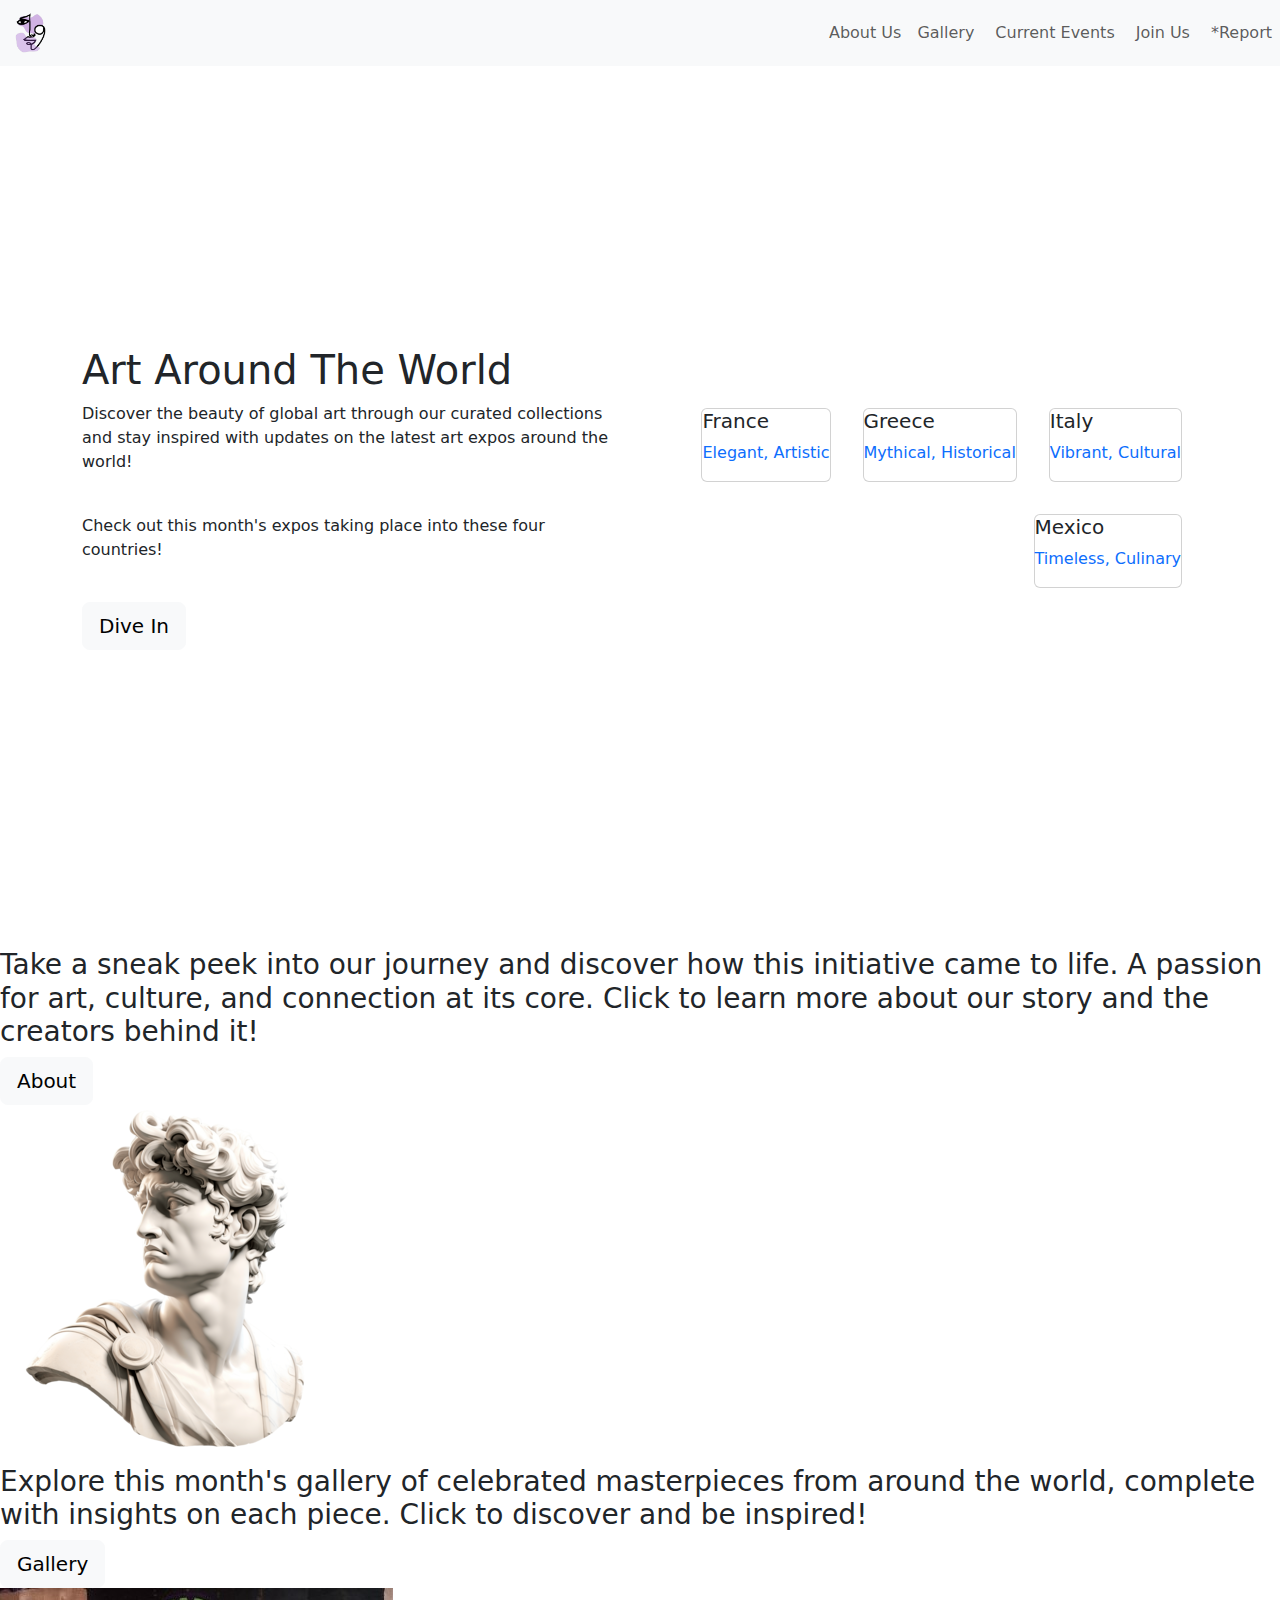
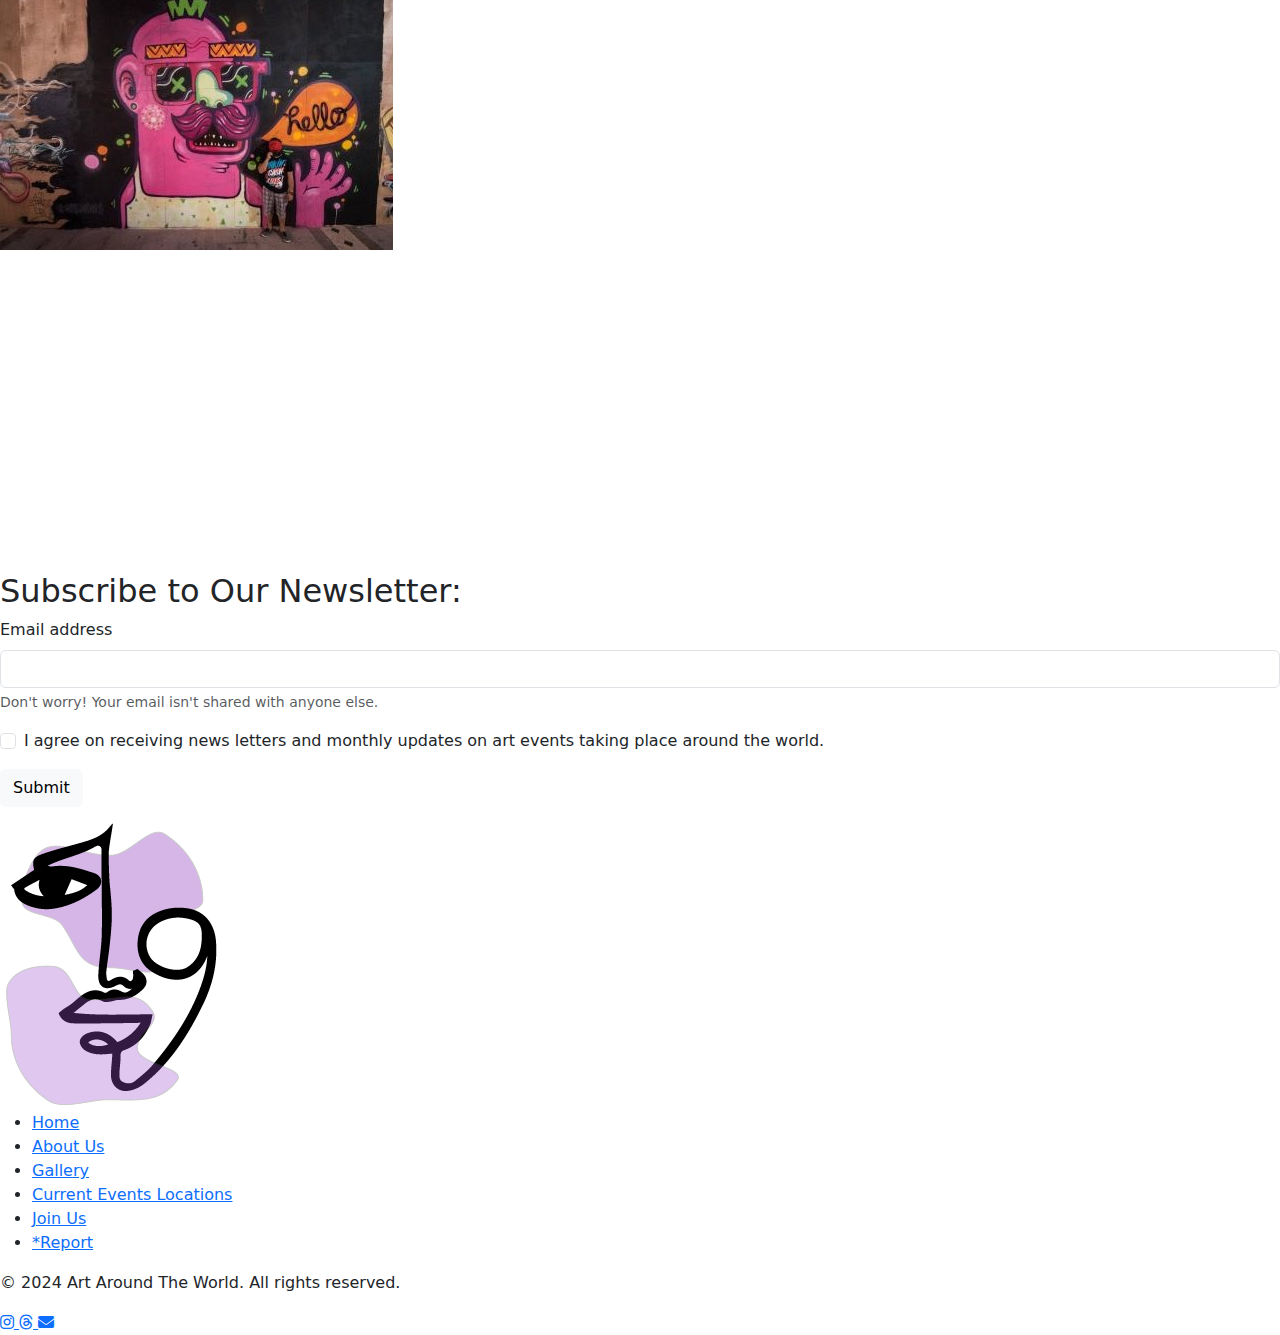
==== index.html @ 3b5eec4d "add project files" ====
<!DOCTYPE html>
<html lang="en">
    <head>
    
<meta charset="utf-8" />
<meta name="viewport" content="width=device-width, initial-scale=1" />
<link href="https://cdn.jsdelivr.net/npm/bootstrap@5.3.3/dist/css/bootstrap.min.css" rel="stylesheet" integrity="sha384-QWTKZyjpPEjISv5WaRU9OFeRpok6YctnYmDr5pNlyT2bRjXh0JMhjY6hW+ALEwIH" crossorigin="anonymous">
<script defer src="https://cdn.jsdelivr.net/npm/bootstrap@5.3.3/dist/js/bootstrap.bundle.min.js" integrity="sha384-YvpcrYf0tY3lHB60NNkmXc5s9fDVZLESaAA55NDzOxhy9GkcIdslK1eN7N6jIeHz" crossorigin="anonymous"></script>
<link rel="preconnect" href="https://fonts.googleapis.com">
<link rel="preconnect" href="https://fonts.gstatic.com" crossorigin>
<link href="https://fonts.googleapis.com/css2?family=Montserrat:ital,wght@0,100..900;1,100..900&display=swap" rel="stylesheet">
<link href="https://stackpath.bootstrapcdn.com/bootstrap/5.1.3/css/bootstrap.min.css" rel="stylesheet">
<link rel="stylesheet" href="https://cdnjs.cloudflare.com/ajax/libs/font-awesome/6.6.0/css/all.min.css">


    <link
    rel="stylesheet"
    href="../webProject/css/style.css" />
        <title>Home - webProjects</title>
    </head>

<body>
 
<nav id="navigationbar" class="navbar navbar-expand-lg bg-body-tertiary fixed-top">
  <a class="navbar-brand" href="index.html">
    <img src="assets/images/icons/logo.png" alt="Logo" style="height: 40px; margin-left:15px;">
  </a>
  <button class="navbar-toggler" type="button" data-bs-toggle="collapse" data-bs-target="#navbarNavDropdown" aria-controls="navbarNavDropdown" aria-expanded="false" aria-label="Toggle navigation">
    <span class="navbar-toggler-icon"></span>
  </button>
  <div class="collapse navbar-collapse justify-content-end" id="navbarNavDropdown">
    <ul class="navbar-nav">
      <li class="nav-item">
        <a class="nav-link" href="about.html" style="margin-left: 5px;">About Us</a>
      </li>
      <li class="nav-item">
        <a class="nav-link" href="gallery.html"> Gallery</a>
      </li>
      <li class="nav-item">
        <a class="nav-link" href="locations.html" style="margin-left: 5px;">Current Events</a>
      </li>
      <li class="nav-item">
        <a class="nav-link" href="form.html" style="margin-left: 5px;">Join Us</a>
      </li>
      <li class="nav-item">
        <a class="nav-link" href="assets/pdfs/artaroundreport.pdf" style="margin-left: 5px;">*Report</a>
      </li>
    </ul>
  </div>
</nav>

    <section id="HomePage">
    <div class="container fade-in pt-5">
      <div class="row align-items-center" style="min-height: 100vh">
        <div class="col-md-6 mb-4 mt-4">
          <h1>Art Around The World</h1>
          <p class="firstpagetext">
            Discover the beauty of global art through our curated collections and stay inspired with updates on the latest art expos around the world!</p><br>
          <p>Check out this month's expos taking place into these four countries!</p>
          <br>
          <a href="#AboutUsSection" type="button" class="btn btn-light btn-lg">Dive In</a>
        </div>
        <div class="col-md-6 d-flex justify-content-center">
          <div class="card-container d-flex flex-wrap justify-content-end">
            <div class="card card1 m-3">
              <h5>France</h5>
              <a href="locations.html" style="text-decoration:none;  backdrop-filter: blur(15);">
                <p>Elegant, Artistic</p>
              </a>
            </div>
            <div class="card card2 m-3">
              <h5>Greece</h5>
              <a href="locations.html" style="text-decoration:none; ">
                <p style="justify-content:center">Mythical, Historical</p>
              </a>
            </div>
            <div class="card card3 m-3">
              <h5>Italy</h5>
              <a href="locations.html" style="text-decoration:none;">
                <p>Vibrant, Cultural</p>
              </a>
            </div>
            <div class="card card4 m-3">
              <h5>Mexico</h5>
              <a href="locations.html" style="text-decoration:none;">
                <p>Timeless, Culinary</p>
              </a>
            </div>
          </div>
        </div>
      </div>
    </div>
  </section>

  <section id="AboutUsSection">
    <div class="aboutusbox">
      <div class="aboutustext">
        <h3>Take a sneak peek into our journey and discover how this initiative came to life. A passion for art, culture, and connection at its core.
          Click to learn more about our story and the creators behind it!</h3>
        <a href="about.html" type="button" class="btn btn-light btn-lg">About</a>


      </div>
      <div class="aboutusimage">
        <img src="assets/images/home-images/Homepageabout.png" alt="David Michelangelo">
      </div>
    </div>
    </div>

    <section id="GallerySection">
      <div class="gallerybox">
        <div class="gallerytext">
          <h3>Explore this month's gallery of celebrated masterpieces from around the world, complete with insights on each piece.
            Click to discover and be inspired!</h3>
          <a href="gallery.html" type="button" class="btn btn-light btn-lg">Gallery</a>


        </div>
        <div class="galleryimage">
          <div id="carousel" class="carousel slide" data-bs-ride="carousel">
            <div class="carousel-inner">
              <div class="carousel-item active">
                <img src="assets/images/carousel/carousel1.jpg" class="img-fluid" alt="street art">
              </div>
              <div class="carousel-item">
                <img src="assets/images/carousel/carousel2.png" class="img-fluid" alt="el manja">
              </div>
              <div class="carousel-item">
                <img src="assets/images/carousel/carousel3.png" class="img-fluid" alt="vast sea">
              </div>
            </div>

          </div>
        </div>
      </div>


      <section id="NewsletterSection">
        <div class="Contactbox">
          <div class="video">
          <iframe width="560" height="315" src="https://www.youtube.com/embed/ZVlQOytFCRI?si=2NcrLnakA2L5k1gX&amp;controls=0" title="YouTube video player" frameborder="0" allow="accelerometer; autoplay; clipboard-write; encrypted-media; gyroscope; picture-in-picture; web-share" referrerpolicy="strict-origin-when-cross-origin" allowfullscreen></iframe>          </div>
          <div class="form">
            <h2 style="color: #222428;">Subscribe to Our Newsletter:</h2>
            <div class="mb-3">
              <form>
                <div class="mb-3">
                  <label for="inputEmail" class="form-label">Email address</label>
                  <input
                    type="email"
                    class="form-control"
                    aria-describedby="emailHelp" />
                  <div id="emailHelp" class="form-text">
                    Don't worry! Your email isn't shared with anyone else.
                  </div>
                </div>

                <div class="mb-3 form-check">
                  <input type="checkbox" class="form-check-input"  />
                  <label class="form-check-label" >
                    I agree on receiving news letters and monthly updates on art events
                    taking place around the world.</label>
                </div>
                <button type="submit" class="btn btn-light">Submit</button>
              </form>
            </div>
          </div>
        </div>
        </div>
      </section>


    </section>
    <footer class="footer">
      <div class="footer-left">
          <img src="assets/images/icons/logo.png" alt="Art Around The World Logo" class="footer-logo">
          
          <ul class="footer-links">
              <li><a href="index.html">Home</a></li>
              <li><a href="aboutus.html">About Us</a></li>
              <li><a href="gallery.html">Gallery</a></li>
              <li><a href="locations.html">Current Events Locations</a></li>
              <li><a href="form.html">Join Us</a></li>
              <li><a href="assets/pdfs/artaroundreport.pdf">*Report</a></li>
  
          </ul>
  
          <p class="footer-copyright">
              &copy; 2024 Art Around The World. All rights reserved.
          </p>
      </div>
  
      <div class="footer-right">
          <a href="https://www.instagram.com" target="_blank" aria-label="Follow us on Instagram" class="social-link">
              <i class="fab fa-instagram"></i>
          </a>
          <a href="https://www.threads.net" target="_blank" aria-label="Follow us on Threads" class="social-link">
              <i class="fa-brands fa-threads"></i>
          </a>
          <a href="mailto:202312532@ua.edu.lb" aria-label="Email us" class="social-link">
              <i class="fas fa-envelope"></i>
          </a>
      </div>
  </footer></body>

</html>
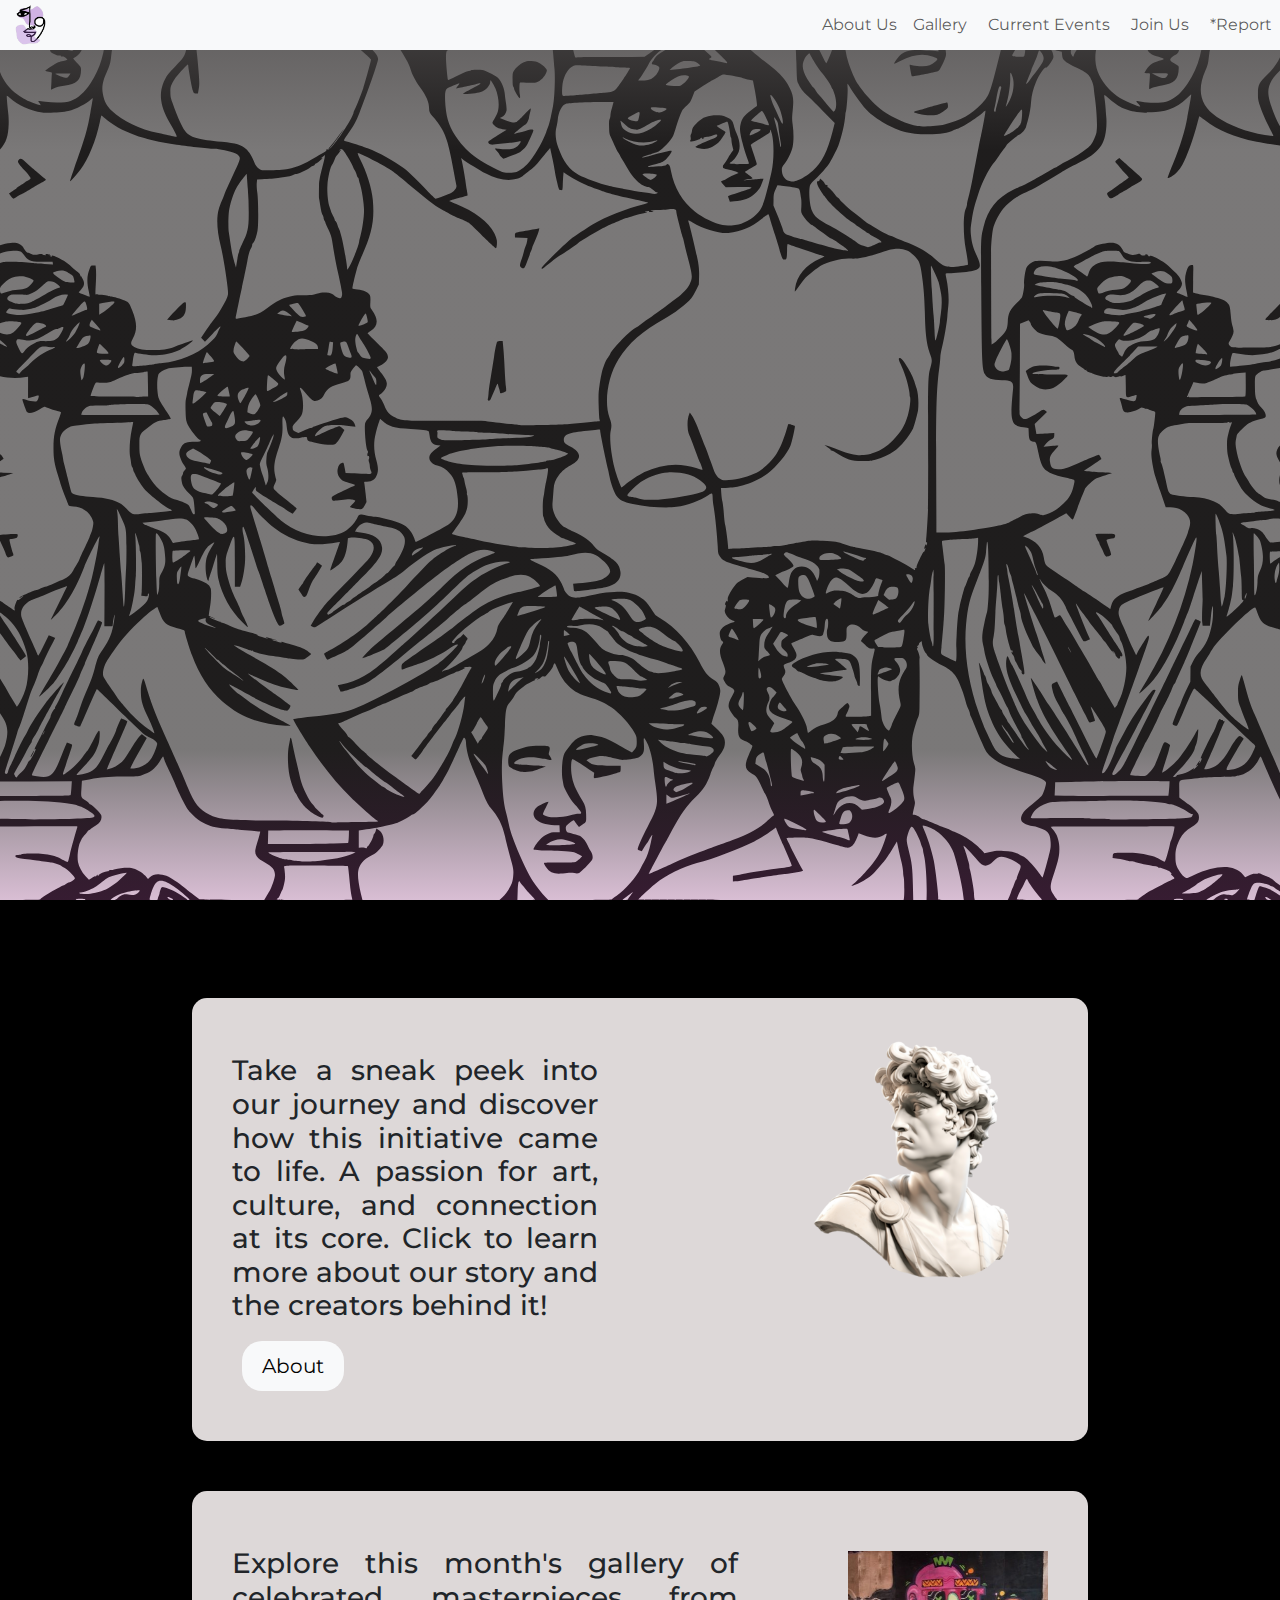
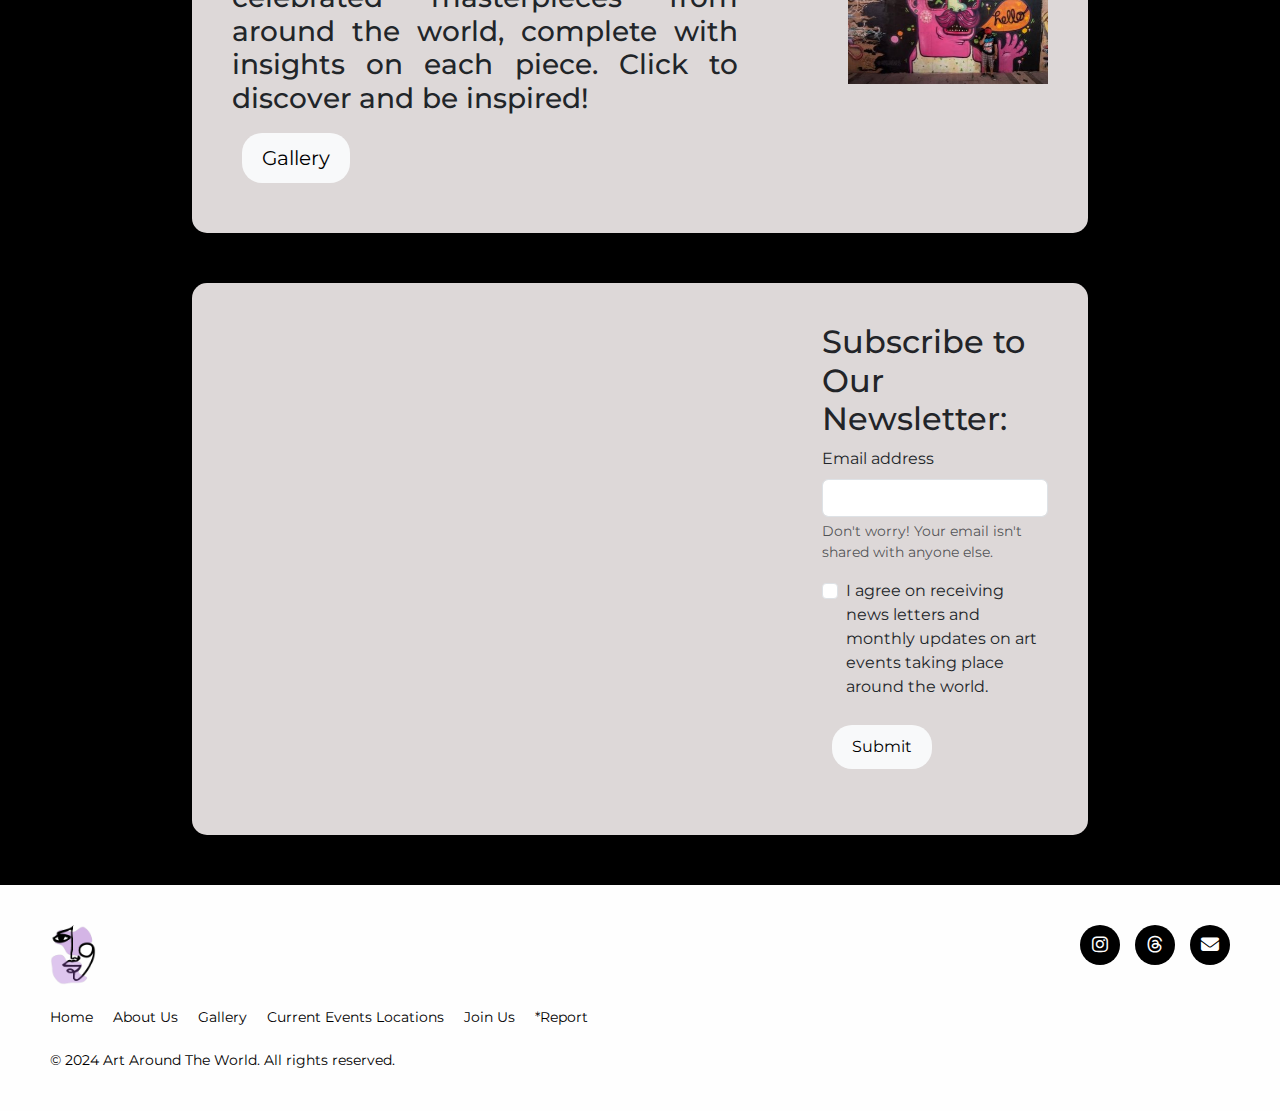
==== commit 4dbf212b: "styling fix" ====
--- a/index.html
+++ b/index.html
@@ -15,7 +15,7 @@
 
     <link
     rel="stylesheet"
-    href="../webProject/css/style.css" />
+    href="css/style.css" />
         <title>Home - webProjects</title>
     </head>
 
--- a/css/style.css
+++ b/css/style.css
@@ -0,0 +1,518 @@
+* {
+  margin: 0;
+  padding: 0;
+}
+
+html {
+  height: 100%;
+}
+
+body {
+  margin: 0;
+  padding: 0;
+  background-color: #000;
+  background-image: linear-gradient(
+      rgba(79, 76, 76, 0.919),
+      rgba(48, 45, 45, 0.644),
+      rgba(48, 45, 45, 0.644),
+      rgba(48, 45, 45, 0.644),
+      rgba(48, 45, 45, 0.644),
+      rgba(48, 45, 45, 0.644),
+      rgba(150, 77, 137, 0.364)
+    ),
+  url("../assets/svgs/home-bgimage.svg");
+  background-position: center;
+  background-repeat: no-repeat;
+  background-size: cover;
+  background-attachment: fixed;
+  min-height: 100%;
+  font-family: "Montserrat", sans-serif;
+}
+
+.navbar {
+  margin-top: 0%;
+  padding: 0%;
+  width: 100%;
+  position: fixed;
+  z-index: 2000;
+}
+
+.row {
+  display: flex;
+  min-height: 88%;
+  align-items: center;
+  position: relative;
+  z-index: 1;
+}
+
+h1,
+.card h5,
+.card p,
+p {
+  color: #fff;
+}
+
+h1 {
+  font-size: 400%;
+}
+
+p {
+  margin: 0 auto;
+  text-align: justify;
+  font-size: 1rem;
+  line-height: 1.6;
+}
+
+.btn {
+  padding: 10px 20px;
+  margin: 10px;
+  border: none;
+  border-radius: 20px;
+  color: #000;
+  cursor: pointer;
+  transition: background-color 0.3s;
+}
+
+.btn:hover {
+  background-color: #ceb2e2;
+  color: #fff;
+}
+
+.card {
+  width: 100%;
+  max-width: 215px;
+  height: 230px;
+  border-radius: 10px;
+  padding: 15px;
+  background-position: top;
+  background-size: cover;
+  color: white;
+  margin: 10px;
+  transition: transform 0.5s;
+}
+
+.card p {
+  font-weight: bolder;
+}
+
+.card1 {
+  background-image: url("../assets/images/home-images/France-home.jpg");
+}
+
+.card2 {
+  background-image: url("../assets/images/home-images/Greece-home.jpg");
+}
+
+.card3 {
+  background-image: url("../assets/images/home-images/Italy-home.jpg");
+}
+
+.card4 {
+  background-image: url("../assets/images/home-images/Mexico-home.jpg");
+}
+
+.card:hover {
+  transform: translateY(-10px);
+}
+
+.card-container {
+  display: flex;
+  flex-wrap: wrap;
+  justify-content: center;
+  padding: 20px;
+}
+
+.aboutus-section p {
+  max-width: 700px;
+}
+
+.aboutusbox,
+.gallerybox,
+.Contactbox {
+  background-color: #ddd8d8;
+  display: flex;
+  flex-direction: row;
+  border-radius: 15px;
+  width: 70%;
+  height: auto;
+  margin: auto;
+  padding: 40px;
+  gap: 30px;
+  margin-bottom: 50px;
+  margin-top: 50px;
+}
+
+.aboutusimage img {
+  width: 100%;
+  border-radius: 10px;
+  justify-content: flex-end;
+  padding-left: 30%;
+}
+
+.aboutustext,
+.gallerytext {
+  flex: 1;
+  padding-right: 20px;
+  margin-top: 2%;
+  margin-right: 60px;
+  text-align: justify;
+}
+
+.gallery {
+  margin: 5%;
+  display: flex;
+  flex-wrap: wrap;
+  justify-content: space-between;
+  padding: 10px;
+}
+
+.gallery-item {
+  flex: 1 1 30%;
+  margin: 10px;
+  box-sizing: border-box;
+  text-align: center;
+}
+
+.gallery-item img {
+  width: 100%;
+  height: auto;
+  border-radius: 10px;
+  margin-bottom: 10px;
+}
+
+.video iframe {
+  border-radius: 10px;
+}
+
+.QandA {
+  margin-left: 15%;
+  margin-right: 15%;
+}
+
+.map-container {
+  width: 800px;
+  margin: 0 auto;
+  overflow: hidden;
+  border-radius: 20px;
+}
+
+.map-container iframe {
+  display: block;
+  width: 100%;
+  height: 450px;
+  border: none;
+}
+#carousel {
+  padding: 0;
+  margin-top: 10%;
+  margin-right: 30%;
+  width: 200px;  
+  height: auto; 
+  overflow: hidden; }
+
+.carousel-inner {
+  height: 100%;
+  width: 100%;
+}
+
+.galleryimage {
+  display: block;
+  width: fit-content;
+  height: fit-content;
+}
+
+
+.aboutusimage,
+.aboutustext {
+  padding-right: 0;
+}
+
+
+.footer {
+  background-color: #fefefe;
+  width: 100%;
+  padding: 40px 50px;
+  box-sizing: border-box;
+  display: flex;
+  justify-content: space-between;
+  align-items: flex-start;
+}
+
+.footer-left {
+  flex: 1;
+  min-width: 280px;
+}
+
+.footer-logo {
+  height: 60px;
+  margin-bottom: 20px;
+}
+
+.footer-links {
+  padding: 0;
+  margin: 0 0 20px;
+  display: flex;
+  gap: 20px;
+  flex-direction: row; 
+}
+
+.footer-links li {
+  list-style-type: none;
+  margin: 0;
+}
+
+.footer-links a {
+  color: #000000;
+  text-decoration: none;
+  font-size: 14px;
+  transition: color 0.3s ease;
+}
+
+.footer-links a:hover {
+  color: #d5b4e7;
+  text-decoration: underline;
+}
+
+.footer-copyright {
+  color: #000000;
+  font-size: 14px;
+  margin: 0;
+}
+
+.footer-right {
+  display: flex;
+  gap: 15px;
+  align-items: center;
+}
+
+.social-link {
+  display: flex;
+  justify-content: center;
+  align-items: center;
+  width: 40px;
+  height: 40px;
+  background-color: #000000;
+  border-radius: 50%;
+  color: #ffffff;
+  font-size: 18px;
+  text-decoration: none;
+  transition: background-color 0.3s ease;
+}
+
+.social-link:hover {
+  background-color: #d5b4e7;
+}
+
+@media (max-width: 600px) {
+  .Contactbox {
+    display: flex;
+    flex-direction: column;
+    gap: 20%;
+  }
+
+  .map-container {
+    width: 100%;
+    padding: 0;
+    margin: 0 auto;
+  }
+
+  .map-container iframe {
+    height: 400px;
+    width: 100%;
+    display: block;
+    margin: 0;
+    padding: 0;
+  }
+  .footer {
+    flex-direction: column;
+    align-items: center;
+    gap: 20px;
+  }
+
+  .footer-left,
+  .footer-right {
+    text-align: center;
+    width: 100%;
+  }
+
+  .footer-links {
+    flex-direction: column;
+    align-items: center;
+    gap: 10px;
+  }
+
+  .footer-right {
+    justify-content: center;
+  }
+}
+
+@media (min-width: 601px) and (max-width: 1024px) {
+  .Contactbox {
+    display: flex;
+    flex-direction: column;
+    align-items: center;
+    justify-content: center;
+  }
+  .footer {
+    flex-direction: column;
+    align-items: center;
+    gap: 20px;
+  }
+
+  .footer-left,
+  .footer-right {
+    text-align: center;
+    width: 100%;
+  }
+
+  .footer-links {
+    flex-direction: column;
+    align-items: center;
+    gap: 10px;
+  }
+
+  .footer-right {
+    justify-content: center;
+  }
+}
+
+@media (max-width: 768px) {
+  .firstparagraphtext {
+    text-align: justify;
+  }
+
+  .body {
+    padding: 10%;
+  }
+
+  .card {
+    max-width: 100%;
+  }
+
+  .row {
+    flex-direction: column;
+    justify-content: center;
+    text-align: center;
+  }
+
+  h1 {
+    font-size: 2.5rem;
+    margin-bottom: 1rem;
+  }
+
+  .header {
+    flex-direction: column;
+    align-items: flex-start;
+  }
+
+  .nav-buttons {
+    flex-wrap: wrap;
+    gap: 10px;
+  }
+
+  .aboutusbox,
+  .gallerybox {
+    background-color: #ddd8d8;
+    display: flex;
+    flex-direction: column-reverse;
+    width: 80%;
+    padding: 30px;
+  }
+
+  .Contactbox {
+    background-color: #ddd8d8;
+    display: flex;
+    flex-direction: column;
+    width: 80%;
+    padding: 30px;
+  }
+
+  .aboutustext,
+  .gallerytext {
+    flex: 1;
+    padding-right: 10px;
+    margin-top: 2%;
+    margin-right: 20px;
+    text-align: justify;
+  }
+
+  .gallery {
+    flex-direction: column;
+  }
+
+  .video iframe {
+    width: 100%;
+  }
+}
+
+@media (min-width: 769px) and (max-width: 1199px) {
+  .aboutusbox,
+  .gallerybox {
+    background-color: #ddd8d8;
+    display: flex;
+    flex-direction: column-reverse;
+    width: 80%;
+    padding: 30px;
+  }
+
+  .Contactbox {
+    background-color: #ddd8d8;
+    display: flex;
+    flex-direction: column;
+    width: 80%;
+    padding: 30px;
+  }
+
+  .aboutustext,
+  .gallerytext {
+    flex: 1;
+    padding-right: 10px;
+    margin-top: 2%;
+    margin-right: 20px;
+    text-align: justify;
+  }
+
+  .gallery {
+    flex-direction: column;
+  }
+  .footer {
+    flex-direction: column;
+    align-items: center;
+    gap: 20px;
+  }
+
+  .footer-left,
+  .footer-right {
+    text-align: center;
+    width: 100%;
+  }
+
+  .footer-links {
+    flex-direction: column;
+    align-items: center;
+    gap: 10px;
+  }
+
+  .footer-right {
+    justify-content: center;
+  }
+}
+
+@keyframes fadeInUp {
+  from {
+    opacity: 0;
+    transform: translateY(20px);
+  }
+
+  to {
+    opacity: 1;
+    transform: translateY(0);
+  }
+}
+
+.fade-in {
+  opacity: 0;
+  transform: translateY(20px);
+  animation: fadeInUp 1s ease-out forwards;
+  animation-delay: 0.5s;
+}
